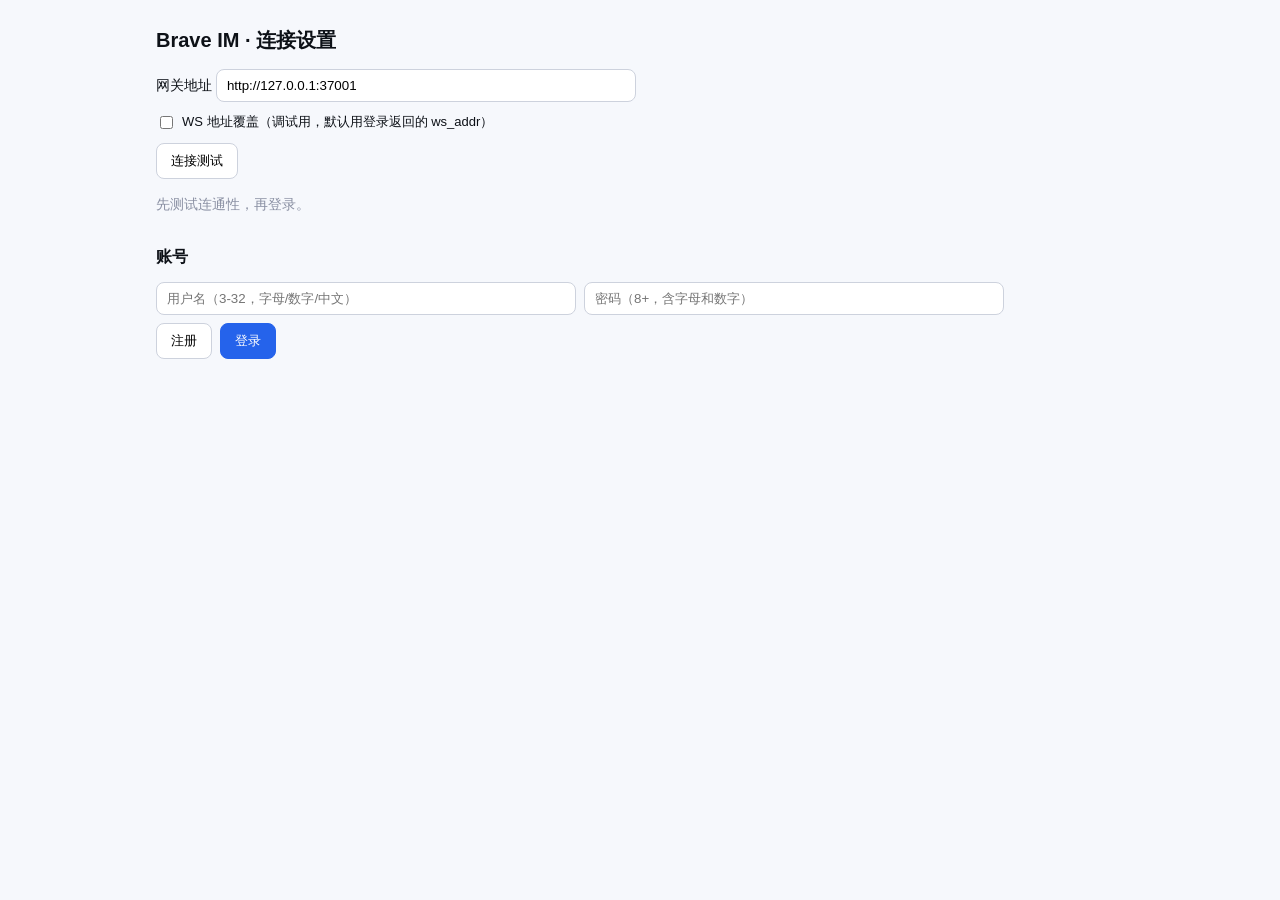
==== web/index.html @ 249e050c "feat(web): no-framework test client, stress skeleton, deploy docs - web/ single-page client: setting" ====
<!doctype html>
<html lang="zh-CN">
<head>
<meta charset="utf-8"/>
<meta name="viewport" content="width=device-width,initial-scale=1"/>
<title>Brave IM · 测试客户端</title>
<link rel="stylesheet" href="style.css"/>
</head>
<body>
<!-- ============ 设置页（首个界面） ============ -->
<div id="settings-view" class="view">
  <h1>Brave IM · 连接设置</h1>
  <label>网关地址 <input id="gw-input" placeholder="http://127.0.0.1:37001"/></label>
  <label class="checkbox"><input type="checkbox" id="ws-override-toggle"/> WS 地址覆盖（调试用，默认用登录返回的 ws_addr）</label>
  <label id="ws-override-row" class="hidden">WS 地址 <input id="ws-override-input" placeholder="127.0.0.1:37002"/></label>
  <button id="btn-test-gw">连接测试</button>
  <p id="gw-test-result" class="muted">先测试连通性，再登录。</p>

  <h2>账号</h2>
  <div class="row">
    <input id="acct-user" placeholder="用户名（3-32，字母/数字/中文）"/>
    <input id="acct-pass" type="password" placeholder="密码（8+，含字母和数字）"/>
  </div>
  <div class="row">
    <button id="btn-register">注册</button>
    <button id="btn-login" class="primary">登录</button>
  </div>
  <p id="acct-result" class="muted"></p>
</div>

<!-- ============ 主界面 ============ -->
<div id="app-view" class="view hidden">
  <header>
    <span id="whoami" class="muted"></span>
    <nav>
      <button data-tab="chat" class="tab active">单聊</button>
      <button data-tab="group" class="tab">群聊</button>
      <button data-tab="feed" class="tab">朋友圈</button>
      <button data-tab="settings" class="tab">设置</button>
    </nav>
  </header>

  <!-- 单聊 -->
  <section id="tab-chat" class="tabpane">
    <div class="side">
      <div class="row"><input id="chat-search" placeholder="用户名搜索"/><button id="btn-search-users">找用户</button></div>
      <ul id="user-list" class="list"></ul>
    </div>
    <div class="main">
      <div id="conv-title" class="pane-title">选择一个用户开始会话</div>
      <div id="chat-log" class="log"></div>
      <div class="row">
        <input id="chat-input" placeholder="输入消息，回车发送"/>
        <button id="btn-send-chat" class="primary">发送</button>
      </div>
    </div>
  </section>

  <!-- 群聊 -->
  <section id="tab-group" class="tabpane hidden">
    <div class="side">
      <div class="row"><input id="group-name-input" placeholder="群名"/><button id="btn-create-group">建群</button></div>
      <div class="row"><input id="group-add-input" placeholder="拉人：用户名"/><button id="btn-add-member">拉人</button></div>
      <ul id="group-list" class="list"></ul>
    </div>
    <div class="main">
      <div id="group-title" class="pane-title">选择群</div>
      <div id="group-log" class="log"></div>
      <div class="row">
        <label class="checkbox"><input type="checkbox" id="mention-all"/>@所有人（仅群主）</label>
        <input id="group-msg-input" placeholder="群消息，回车发送"/>
        <button id="btn-send-group" class="primary">发送</button>
      </div>
    </div>
  </section>

  <!-- 朋友圈 -->
  <section id="tab-feed" class="tabpane hidden">
    <div class="side">
      <textarea id="post-text" placeholder="发点什么…（≤2000 字）"></textarea>
      <button id="btn-publish" class="primary">发布</button>
    </div>
    <div class="main">
      <div id="feed-list"></div>
      <button id="btn-feed-more">加载更多</button>
    </div>
  </section>
</div>
<script src="app.js"></script>
</body>
</html>
---- web/style.css ----
/* Brave 测试客户端：无框架、克制样式 */
* { box-sizing: border-box; }
body { margin: 0; font: 14px/1.6 -apple-system, "PingFang SC", "Microsoft YaHei", sans-serif; background: #f6f8fc; color: #0d1117; }
.view { max-width: 1000px; margin: 24px auto; padding: 0 16px; }
.hidden { display: none !important; }
.muted { color: #8a90a3; }
h1 { font-size: 20px; } h2 { font-size: 16px; margin-top: 28px; }
label { display: block; margin: 10px 0; }
input, textarea { padding: 8px 10px; border: 1px solid #cdd2dd; border-radius: 8px; width: 100%; max-width: 420px; background: #fff; }
textarea { width: 100%; height: 90px; }
button { padding: 8px 14px; border: 1px solid #cdd2dd; border-radius: 8px; background: #fff; cursor: pointer; }
button.primary { background: #2563eb; border-color: #2563eb; color: #fff; }
button:disabled { opacity: .5; cursor: not-allowed; }
.row { display: flex; gap: 8px; margin: 8px 0; align-items: center; }
.row input { flex: 1; }
.checkbox { display: flex; align-items: center; gap: 6px; font-size: 13px; }
.checkbox input { width: auto; }

header { display: flex; justify-content: space-between; align-items: center; border-bottom: 1px solid #e3e6ef; padding-bottom: 10px; }
nav .tab { border: none; background: none; padding: 8px 12px; color: #4b5468; }
nav .tab.active { color: #2563eb; border-bottom: 2px solid #2563eb; border-radius: 0; }

.tabpane { display: flex; gap: 14px; margin-top: 14px; height: 72vh; }
.side { width: 300px; flex-shrink: 0; overflow-y: auto; }
.main { flex: 1; display: flex; flex-direction: column; background: #fff; border: 1px solid #e3e6ef; border-radius: 12px; overflow: hidden; }
.pane-title { padding: 10px 14px; border-bottom: 1px solid #e3e6ef; font-weight: 600; }
.log { flex: 1; overflow-y: auto; padding: 12px 14px; }
.log .line { margin: 6px 0; }
.log .mine { text-align: right; }
.log .mine .bubble { background: #dbe7ff; }
.log .bubble { display: inline-block; padding: 6px 10px; border-radius: 10px; background: #eef1f8; max-width: 70%; text-align: left; }
.log .meta { font-size: 11px; color: #8a90a3; }
.log .event { text-align: center; color: #8a90a3; font-size: 12px; }
.tick { color: #16a34a; } .tick.pending { color: #b6bac7; }

.list { list-style: none; padding: 0; margin: 8px 0; }
.list li { padding: 8px 10px; border-radius: 8px; cursor: pointer; background: #fff; border: 1px solid #e3e6ef; margin-bottom: 6px; }
.list li.active { border-color: #2563eb; }
.list li .sub { color: #8a90a3; font-size: 12px; }

.post { background: #fff; border: 1px solid #e3e6ef; border-radius: 12px; padding: 12px 14px; margin-bottom: 10px; }
.post .author { font-weight: 600; }
.post .text { margin: 6px 0; }
.post .actions { display: flex; gap: 10px; color: #8a90a3; font-size: 13px; }
.post .actions button { border: none; background: none; color: #8a90a3; padding: 0; }
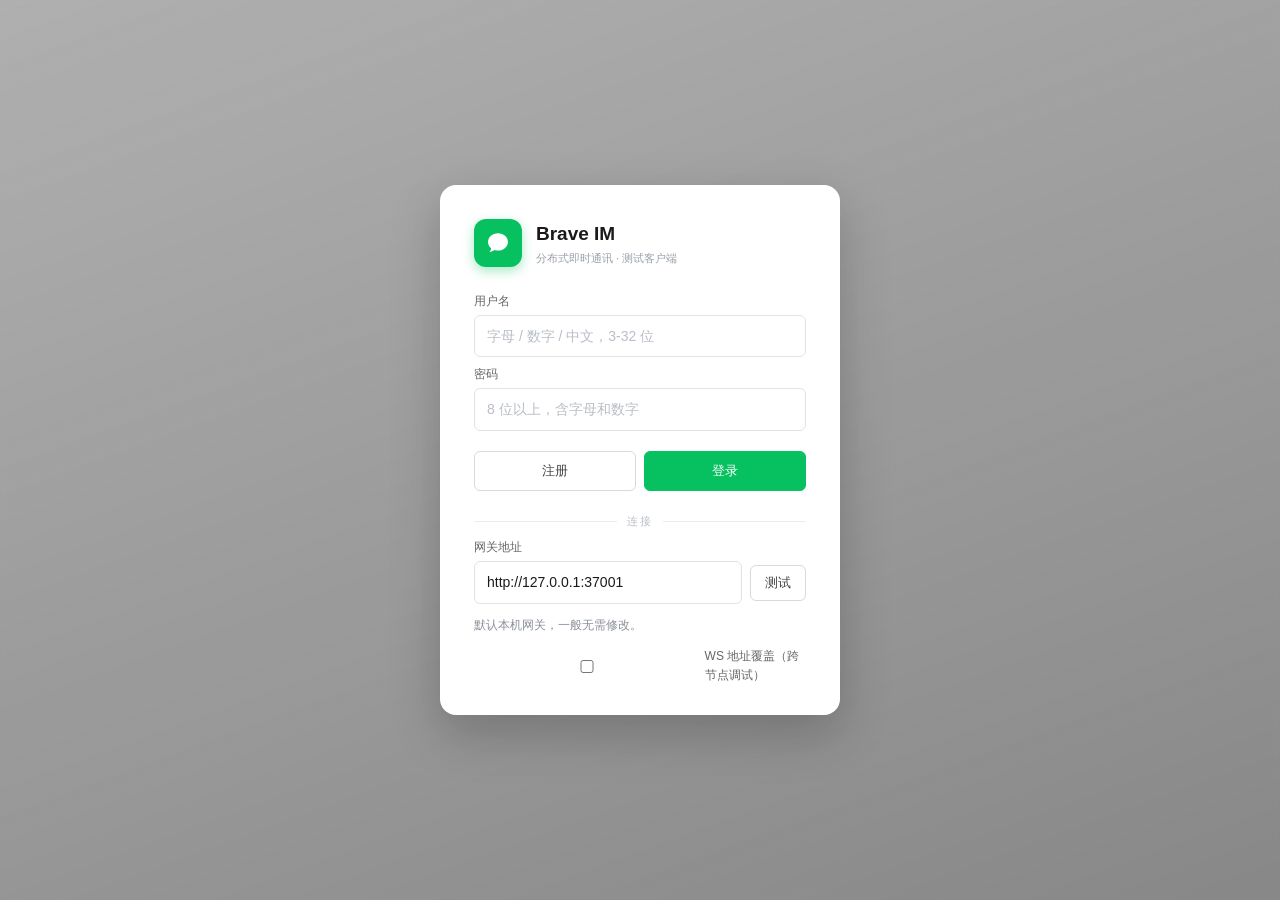
==== commit 4070731b: "feat(web): WeChat-desktop-style client refactor Rebuild the test client UI around the WeChat desktop" ====
--- a/web/index.html
+++ b/web/index.html
@@ -3,88 +3,126 @@
 <head>
 <meta charset="utf-8"/>
 <meta name="viewport" content="width=device-width,initial-scale=1"/>
-<title>Brave IM · 测试客户端</title>
+<title>Brave IM</title>
 <link rel="stylesheet" href="style.css"/>
 </head>
 <body>
-<!-- ============ 设置页（首个界面） ============ -->
+
+<!-- ============ 登录 / 设置（全屏覆盖层，登录成功后隐藏；点导航"设置"再次唤出） ============ -->
 <div id="settings-view" class="view">
-  <h1>Brave IM · 连接设置</h1>
-  <label>网关地址 <input id="gw-input" placeholder="http://127.0.0.1:37001"/></label>
-  <label class="checkbox"><input type="checkbox" id="ws-override-toggle"/> WS 地址覆盖（调试用，默认用登录返回的 ws_addr）</label>
-  <label id="ws-override-row" class="hidden">WS 地址 <input id="ws-override-input" placeholder="127.0.0.1:37002"/></label>
-  <button id="btn-test-gw">连接测试</button>
-  <p id="gw-test-result" class="muted">先测试连通性，再登录。</p>
+  <button id="btn-close-settings" class="close-x hidden" title="返回">&#10005;</button>
+  <div class="auth-card">
+    <div class="auth-brand">
+      <span class="logo"><svg viewBox="0 0 24 24" width="26" height="26" fill="currentColor"><path d="M12 3C6.9 3 2.8 6.6 2.8 11c0 2.3 1.1 4.3 2.9 5.8-.1 1-.5 2.3-1.6 3.5 1.9-.2 3.4-1 4.4-1.8 1.1.3 2.3.5 3.5.5 5.1 0 9.2-3.6 9.2-8S17.1 3 12 3z"/></svg></span>
+      <div>
+        <div class="brand-name">Brave IM</div>
+        <div class="brand-sub">分布式即时通讯 · 测试客户端</div>
+      </div>
+    </div>
 
-  <h2>账号</h2>
-  <div class="row">
-    <input id="acct-user" placeholder="用户名（3-32，字母/数字/中文）"/>
-    <input id="acct-pass" type="password" placeholder="密码（8+，含字母和数字）"/>
+    <div class="field">
+      <label for="acct-user">用户名</label>
+      <input id="acct-user" placeholder="字母 / 数字 / 中文，3-32 位"/>
+    </div>
+    <div class="field">
+      <label for="acct-pass">密码</label>
+      <input id="acct-pass" type="password" placeholder="8 位以上，含字母和数字"/>
+    </div>
+    <div class="row auth-btns">
+      <button id="btn-register">注册</button>
+      <button id="btn-login" class="primary">登录</button>
+    </div>
+    <p id="acct-result" class="muted center"></p>
+
+    <div class="auth-divider"><span>连接</span></div>
+    <div class="field compact">
+      <label for="gw-input">网关地址</label>
+      <div class="row">
+        <input id="gw-input" placeholder="http://127.0.0.1:37001"/>
+        <button id="btn-test-gw">测试</button>
+      </div>
+      <p id="gw-test-result" class="muted">默认本机网关，一般无需修改。</p>
+    </div>
+    <label class="checkbox"><input type="checkbox" id="ws-override-toggle"/> WS 地址覆盖（跨节点调试）</label>
+    <label id="ws-override-row" class="checkbox hidden">WS 地址 <input id="ws-override-input" placeholder="127.0.0.1:37002"/></label>
   </div>
-  <div class="row">
-    <button id="btn-register">注册</button>
-    <button id="btn-login" class="primary">登录</button>
-  </div>
-  <p id="acct-result" class="muted"></p>
 </div>
 
-<!-- ============ 主界面 ============ -->
-<div id="app-view" class="view hidden">
-  <header>
-    <span id="whoami" class="muted"></span>
-    <nav>
-      <button data-tab="chat" class="tab active">单聊</button>
-      <button data-tab="group" class="tab">群聊</button>
-      <button data-tab="feed" class="tab">朋友圈</button>
-      <button data-tab="settings" class="tab">设置</button>
-    </nav>
-  </header>
+<!-- ============ 主界面：导航 64px ｜ 列表 300px ｜ 内容自适应 ============ -->
+<div id="app-view" class="app hidden">
 
-  <!-- 单聊 -->
+  <!-- 第一栏：深色导航（聊天 / 通讯录 / 朋友圈 / 设置） -->
+  <nav class="dock">
+    <div class="dock-me" id="whoami" title="未登录"><span id="ws-dot" class="ws-dot off" title="连接状态"></span></div>
+    <div class="dock-sep"></div>
+    <button data-tab="chat" class="tab active" title="聊天">
+      <svg viewBox="0 0 24 24" width="22" height="22" fill="currentColor"><path d="M12 3C6.9 3 2.8 6.6 2.8 11c0 2.3 1.1 4.3 2.9 5.8-.1 1-.5 2.3-1.6 3.5 1.9-.2 3.4-1 4.4-1.8 1.1.3 2.3.5 3.5.5 5.1 0 9.2-3.6 9.2-8S17.1 3 12 3z"/></svg>
+    </button>
+    <button data-tab="contacts" class="tab" title="通讯录">
+      <svg viewBox="0 0 24 24" width="22" height="22" fill="none" stroke="currentColor" stroke-width="2" stroke-linecap="round"><circle cx="9" cy="8" r="3.4"/><path d="M2.8 19c.9-3 3.3-4.6 6.2-4.6s5.3 1.6 6.2 4.6"/><circle cx="17" cy="9.4" r="2.6"/><path d="M15.6 14.6c2.8.2 4.8 1.7 5.6 4.4"/></svg>
+    </button>
+    <button data-tab="feed" class="tab" title="朋友圈">
+      <svg viewBox="0 0 24 24" width="21" height="21" fill="none" stroke="currentColor" stroke-width="2"><circle cx="12" cy="12" r="9"/><circle cx="12" cy="12" r="3.5"/></svg>
+    </button>
+    <div class="dock-flex"></div>
+    <button data-tab="settings" class="tab" title="设置 / 切换账号">
+      <svg viewBox="0 0 24 24" width="21" height="21" fill="none" stroke="currentColor" stroke-width="2" stroke-linecap="round"><line x1="4" y1="7" x2="20" y2="7"/><circle cx="9" cy="7" r="2.4" fill="#2E2E2E"/><line x1="4" y1="17" x2="20" y2="17"/><circle cx="15" cy="17" r="2.4" fill="#2E2E2E"/></svg>
+    </button>
+  </nav>
+
+  <!-- 聊天：统一会话列表（单聊 + 群聊同级） -->
   <section id="tab-chat" class="tabpane">
     <div class="side">
-      <div class="row"><input id="chat-search" placeholder="用户名搜索"/><button id="btn-search-users">找用户</button></div>
-      <ul id="user-list" class="list"></ul>
+      <div class="side-head row-head">聊天
+        <button id="btn-new-group" class="mini" title="发起群聊（以当前聊天对象为初始成员）">＋ 群聊</button>
+      </div>
+      <div id="group-create-row" class="row side-row hidden">
+        <input id="group-name-input" placeholder="群名"/>
+        <button id="btn-create-group">创建</button>
+      </div>
+      <div class="row side-row"><input id="chat-search" placeholder="搜索用户名"/><button id="btn-search-users">找用户</button></div>
+      <ul id="user-list" class="list add-list"></ul>
+      <div class="side-head side-sub">会话</div>
+      <ul id="session-list" class="list"></ul>
     </div>
     <div class="main">
-      <div id="conv-title" class="pane-title">选择一个用户开始会话</div>
+      <div id="conv-title" class="pane-title">选择一个会话开始聊天</div>
       <div id="chat-log" class="log"></div>
-      <div class="row">
-        <input id="chat-input" placeholder="输入消息，回车发送"/>
-        <button id="btn-send-chat" class="primary">发送</button>
+      <div class="composer">
+        <div id="chat-resize" class="resize-handle" title="拖动调整输入框高度"><span></span></div>
+        <textarea id="chat-input" rows="2" placeholder="输入消息，Enter 发送，Shift+Enter 换行；群里输入 @所有人 或 @all 可通知全员"></textarea>
       </div>
     </div>
   </section>
 
-  <!-- 群聊 -->
-  <section id="tab-group" class="tabpane hidden">
+  <!-- 通讯录：好友列表 + 搜索加好友 -->
+  <section id="tab-contacts" class="tabpane hidden">
     <div class="side">
-      <div class="row"><input id="group-name-input" placeholder="群名"/><button id="btn-create-group">建群</button></div>
-      <div class="row"><input id="group-add-input" placeholder="拉人：用户名"/><button id="btn-add-member">拉人</button></div>
-      <ul id="group-list" class="list"></ul>
+      <div class="side-head">通讯录</div>
+      <div class="row side-row"><input id="contact-search" placeholder="搜索好友"/><button id="btn-search-users2">找用户</button></div>
+      <div class="side-head side-sub">好友</div>
+      <ul id="friend-list" class="list"></ul>
     </div>
-    <div class="main">
-      <div id="group-title" class="pane-title">选择群</div>
-      <div id="group-log" class="log"></div>
-      <div class="row">
-        <label class="checkbox"><input type="checkbox" id="mention-all"/>@所有人（仅群主）</label>
-        <input id="group-msg-input" placeholder="群消息，回车发送"/>
-        <button id="btn-send-group" class="primary">发送</button>
-      </div>
-    </div>
+    <main class="main">
+      <div class="pane-title">选择好友开始聊天</div>
+      <div id="contact-detail" class="center-holder muted">在左侧选择好友，或用上方搜索添加新朋友。</div>
+    </main>
   </section>
 
   <!-- 朋友圈 -->
   <section id="tab-feed" class="tabpane hidden">
     <div class="side">
+      <div class="side-head">朋友圈</div>
       <textarea id="post-text" placeholder="发点什么…（≤2000 字）"></textarea>
-      <button id="btn-publish" class="primary">发布</button>
+      <button id="btn-publish" class="primary block">发布</button>
     </div>
-    <div class="main">
-      <div id="feed-list"></div>
-      <button id="btn-feed-more">加载更多</button>
+    <div class="main feed-main">
+      <div class="pane-title">动态</div>
+      <div id="feed-list" class="feed-scroll"></div>
+      <div class="feed-more"><button id="btn-feed-more">加载更多</button></div>
     </div>
   </section>
+
 </div>
 <script src="app.js"></script>
 </body>
--- a/web/style.css
+++ b/web/style.css
@@ -1,45 +1,159 @@
-/* Brave 测试客户端：无框架、克制样式 */
+/* Brave IM 客户端 · 微信桌面版设计范式（无框架、零外部依赖）
+   色板：主色 #07C160 · 气泡 #95EC69 · 导航 #2E2E2E · 面板 #F7F7F7 · 聊天底 #F5F5F5
+   布局：导航 64px ｜ 会话/联系人列表 300px ｜ 内容自适应
+   排版：发送者名在气泡上方、时间在气泡下方（外侧）；seq 不进 UI */
 * { box-sizing: border-box; }
-body { margin: 0; font: 14px/1.6 -apple-system, "PingFang SC", "Microsoft YaHei", sans-serif; background: #f6f8fc; color: #0d1117; }
-.view { max-width: 1000px; margin: 24px auto; padding: 0 16px; }
+body {
+  margin: 0; height: 100vh; overflow: hidden;
+  font: 14px/1.6 -apple-system, "PingFang SC", "Hiragino Sans GB", "Microsoft YaHei", sans-serif;
+  color: #1a1a1a; background: #F5F5F5;
+}
 .hidden { display: none !important; }
-.muted { color: #8a90a3; }
-h1 { font-size: 20px; } h2 { font-size: 16px; margin-top: 28px; }
-label { display: block; margin: 10px 0; }
-input, textarea { padding: 8px 10px; border: 1px solid #cdd2dd; border-radius: 8px; width: 100%; max-width: 420px; background: #fff; }
-textarea { width: 100%; height: 90px; }
-button { padding: 8px 14px; border: 1px solid #cdd2dd; border-radius: 8px; background: #fff; cursor: pointer; }
-button.primary { background: #2563eb; border-color: #2563eb; color: #fff; }
-button:disabled { opacity: .5; cursor: not-allowed; }
-.row { display: flex; gap: 8px; margin: 8px 0; align-items: center; }
-.row input { flex: 1; }
-.checkbox { display: flex; align-items: center; gap: 6px; font-size: 13px; }
+.muted { color: #8a8f99; font-size: 12px; }
+.center { text-align: center; }
+button { padding: 8px 14px; border: 1px solid #d9d9d9; border-radius: 6px; background: #fff; color: #444; cursor: pointer; transition: all .18s; }
+button:hover { border-color: #07C160; color: #07C160; }
+button.primary { background: #07C160; border-color: #07C160; color: #fff; }
+button.primary:hover { background: #06AD56; border-color: #06AD56; color: #fff; }
+button:disabled { opacity: .45; cursor: not-allowed; }
+input, textarea { padding: 9px 12px; border: 1px solid #dfe3e8; border-radius: 6px; background: #fff; outline: none; transition: border-color .18s, box-shadow .18s; font: inherit; color: inherit; }
+input:focus, textarea:focus { border-color: #07C160; box-shadow: 0 0 0 3px rgba(7,193,96,.12); }
+input::placeholder, textarea::placeholder { color: #b9bec7; }
+.row { display: flex; gap: 8px; align-items: center; }
+.row input { flex: 1; width: 1%; }
+label { display: block; margin: 8px 0 4px; font-size: 12px; color: #666; }
+.checkbox { display: flex; align-items: center; gap: 6px; font-size: 12px; color: #666; }
 .checkbox input { width: auto; }
 
-header { display: flex; justify-content: space-between; align-items: center; border-bottom: 1px solid #e3e6ef; padding-bottom: 10px; }
-nav .tab { border: none; background: none; padding: 8px 12px; color: #4b5468; }
-nav .tab.active { color: #2563eb; border-bottom: 2px solid #2563eb; border-radius: 0; }
+/* ============ 登录 / 设置覆盖层 ============ */
+#settings-view { position: fixed; inset: 0; z-index: 50; background: linear-gradient(160deg, rgba(46,46,46,.35), rgba(46,46,46,.55)); backdrop-filter: blur(3px); display: flex; align-items: center; justify-content: center; padding: 20px; overflow-y: auto; }
+.auth-card { background: #fff; border-radius: 16px; box-shadow: 0 18px 50px rgba(0,0,0,.22); width: 400px; max-width: 100%; padding: 34px 34px 26px; animation: pop .22s ease-out; }
+@keyframes pop { from { transform: translateY(10px) scale(.98); opacity: 0; } to { transform: none; opacity: 1; } }
+.auth-brand { display: flex; align-items: center; gap: 14px; margin-bottom: 24px; }
+.auth-brand .logo { width: 48px; height: 48px; border-radius: 12px; background: #07C160; color: #fff; display: flex; align-items: center; justify-content: center; box-shadow: 0 4px 12px rgba(7,193,96,.35); }
+.brand-name { font-size: 19px; font-weight: 600; }
+.brand-sub { font-size: 11px; color: #9aa0aa; margin-top: 1px; }
+.auth-card input { width: 100%; }
+.auth-btns { margin-top: 20px; }
+.auth-btns button { flex: 1; padding: 10px; }
+.auth-divider { display: flex; align-items: center; gap: 10px; margin: 22px 0 6px; color: #b9bec7; font-size: 11px; }
+.auth-divider::before, .auth-divider::after { content: ""; flex: 1; height: 1px; background: #ececec; }
+.auth-divider span { letter-spacing: 2px; }
+.field.compact .row button { white-space: nowrap; }
+.close-x { position: absolute; top: 22px; right: 26px; border: none; background: rgba(255,255,255,.16); color: #fff; width: 34px; height: 34px; border-radius: 50%; font-size: 14px; line-height: 1; }
+.close-x:hover { background: rgba(255,255,255,.3); color: #fff; }
+#ws-override-input { margin-top: 4px; }
 
-.tabpane { display: flex; gap: 14px; margin-top: 14px; height: 72vh; }
-.side { width: 300px; flex-shrink: 0; overflow-y: auto; }
-.main { flex: 1; display: flex; flex-direction: column; background: #fff; border: 1px solid #e3e6ef; border-radius: 12px; overflow: hidden; }
-.pane-title { padding: 10px 14px; border-bottom: 1px solid #e3e6ef; font-weight: 600; }
-.log { flex: 1; overflow-y: auto; padding: 12px 14px; }
-.log .line { margin: 6px 0; }
-.log .mine { text-align: right; }
-.log .mine .bubble { background: #dbe7ff; }
-.log .bubble { display: inline-block; padding: 6px 10px; border-radius: 10px; background: #eef1f8; max-width: 70%; text-align: left; }
-.log .meta { font-size: 11px; color: #8a90a3; }
-.log .event { text-align: center; color: #8a90a3; font-size: 12px; }
-.tick { color: #16a34a; } .tick.pending { color: #b6bac7; }
+/* ============ 三栏骨架 ============ */
+.app { display: flex; height: 100vh; }
 
-.list { list-style: none; padding: 0; margin: 8px 0; }
-.list li { padding: 8px 10px; border-radius: 8px; cursor: pointer; background: #fff; border: 1px solid #e3e6ef; margin-bottom: 6px; }
-.list li.active { border-color: #2563eb; }
-.list li .sub { color: #8a90a3; font-size: 12px; }
+/* 第一栏：深色导航 */
+.dock { width: 64px; background: #2E2E2E; display: flex; flex-direction: column; align-items: center; padding: 18px 0 16px; gap: 6px; flex-shrink: 0; }
+.dock-me { position: relative; width: 38px; height: 38px; border-radius: 10px; background: linear-gradient(135deg, #07C160, #0aa, #4f7cff); color: #fff; font-size: 14px; font-weight: 600; display: flex; align-items: center; justify-content: center; cursor: default; }
+/* WS 连接状态点：绿=已连接，红=断线重连中，灰=未登录 */
+.ws-dot { position: absolute; right: -3px; bottom: -3px; width: 11px; height: 11px; border-radius: 50%; border: 2px solid #2E2E2E; }
+.ws-dot.on { background: #07C160; }
+.ws-dot.off { background: #e74c3c; }
+.dock-sep { width: 26px; height: 1px; background: rgba(255,255,255,.12); margin: 10px 0; }
+.dock-flex { flex: 1; }
+.dock .tab { border: none; background: none; color: #9C9C9C; width: 46px; height: 46px; border-radius: 12px; display: flex; align-items: center; justify-content: center; }
+.dock .tab:hover { color: #fff; background: rgba(255,255,255,.08); }
+.dock .tab.active { color: #07C160; }
 
-.post { background: #fff; border: 1px solid #e3e6ef; border-radius: 12px; padding: 12px 14px; margin-bottom: 10px; }
-.post .author { font-weight: 600; }
-.post .text { margin: 6px 0; }
-.post .actions { display: flex; gap: 10px; color: #8a90a3; font-size: 13px; }
-.post .actions button { border: none; background: none; color: #8a90a3; padding: 0; }
+/* 第二栏：列表（会话 / 通讯录共用） */
+.side { width: 300px; flex-shrink: 0; background: #F7F7F7; border-right: 1px solid #E7E7E7; padding: 0 10px; overflow-y: auto; display: flex; flex-direction: column; }
+.side-head { font-size: 15px; font-weight: 600; padding: 20px 8px 10px; }
+.side-head.row-head { display: flex; align-items: center; justify-content: space-between; }
+.side-sub { font-size: 12px; color: #9aa0aa; padding-top: 14px; border-top: 1px solid #ECECEC; margin-top: 8px; }
+.side-row { margin: 0 2px 8px; }
+.side textarea { width: 100%; height: 88px; resize: none; margin-top: 4px; }
+.side .block { width: 100%; margin-top: 8px; }
+button.mini { padding: 3px 9px; font-size: 11px; border-radius: 5px; color: #07C160; border-color: #07C160; }
+
+.list { list-style: none; padding: 0; margin: 4px 0 20px; }
+.list li { display: flex; align-items: center; gap: 11px; padding: 9px 10px; border-radius: 10px; cursor: pointer; transition: background .15s; }
+.list li:hover { background: #EDEDED; }
+.list li.active { background: #D8D8D8; }
+.list li b { display: block; font-weight: 500; white-space: nowrap; overflow: hidden; text-overflow: ellipsis; }
+.list li .sub { color: #9aa0aa; font-size: 11px; font-family: ui-monospace, Menlo, monospace; white-space: nowrap; overflow: hidden; text-overflow: ellipsis; }
+.min-w-0 { min-width: 0; flex: 1; }
+.avatar { width: 40px; height: 40px; border-radius: 9px; flex-shrink: 0; color: #fff; font-size: 15px; font-weight: 500; display: flex; align-items: center; justify-content: center; }
+.avatar.g { background: linear-gradient(135deg, #34c77b, #0e9f6e); }
+.avatar.b { background: linear-gradient(135deg, #5b8def, #3f6ad8); }
+.avatar.o { background: linear-gradient(135deg, #f0954f, #e07b2a); }
+.avatar.p { background: linear-gradient(135deg, #a97fe3, #7d55c7); }
+.avatar.t { background: linear-gradient(135deg, #45b8ac, #2a9488); }
+
+/* 会话列表项专属：预览 + 时间 + 未读角标 */
+.list li.sess .prev { font-family: inherit; color: #9aa0aa; font-size: 12px; }
+.sess-right { display: flex; flex-direction: column; align-items: flex-end; gap: 4px; flex-shrink: 0; align-self: flex-start; padding-top: 3px; }
+.sess-time { font-size: 10px; color: #b0b5bd; }
+.unread { min-width: 17px; height: 17px; padding: 0 5px; background: #fa5151; color: #fff; font-size: 10px; border-radius: 9px; display: flex; align-items: center; justify-content: center; }
+
+/* 加好友按钮（列表项右侧） */
+.friend-btn { flex-shrink: 0; padding: 3px 9px; font-size: 11px; border-radius: 5px; border: 1px solid #07C160; color: #07C160; background: #fff; }
+.friend-btn:hover { background: #EDF7F0; }
+.friend-btn.done { border-color: #d9d9d9; color: #9aa0aa; background: #F7F7F7; cursor: default; }
+
+/* 第三栏：内容 */
+.tabpane { display: flex; flex: 1; min-width: 0; height: 100vh; }
+.main { flex: 1; display: flex; flex-direction: column; background: #F5F5F5; min-width: 0; }
+.pane-title { padding: 15px 22px; border-bottom: 1px solid #E7E7E7; font-weight: 600; background: #F5F5F5; color: #333; font-size: 14px; flex-shrink: 0; }
+.center-holder { flex: 1; display: flex; align-items: center; justify-content: center; }
+
+/* 消息流：头像 ｜ 列（名字上 / 气泡 / 时间下） */
+.log { flex: 1; overflow-y: auto; padding: 18px 22px 8px; }
+.log .line { margin: 10px 0; display: flex; align-items: flex-start; gap: 10px; }
+.log .line.peer { flex-direction: row; }
+.log .line.mine { flex-direction: row-reverse; }
+.log .line.event { display: block; text-align: center; color: #9aa0aa; font-size: 12px; margin: 14px 0; }
+.bub-av { width: 36px; height: 36px; border-radius: 8px; flex-shrink: 0; }
+.log .peer .bub-av { background: linear-gradient(135deg, #5b8def, #3f6ad8); }
+.log .mine .bub-av { background: linear-gradient(135deg, #34c77b, #0e9f6e); }
+.msg-col { max-width: 62%; min-width: 0; display: flex; flex-direction: column; }
+.log .mine .msg-col { align-items: flex-end; }
+.msg-name { font-size: 11px; color: #9aa0aa; margin: 0 2px 3px; }
+.log .bubble { position: relative; padding: 9px 13px; border-radius: 8px; word-break: break-word; box-shadow: 0 1px 1px rgba(0,0,0,.05); text-align: left; }
+.log .peer .bubble { background: #fff; }
+.log .mine .bubble { background: #95EC69; }
+.log .peer .bubble::before, .log .mine .bubble::before { content: ""; position: absolute; top: 13px; border: 6px solid transparent; }
+.log .peer .bubble::before { left: -11px; border-right-color: #fff; }
+.log .mine .bubble::before { right: -11px; border-left-color: #95EC69; }
+/* 时间在气泡下方（外侧）；发送态 tick 跟在时间旁 */
+.msg-meta { font-size: 11px; color: #b0b5bd; margin-top: 4px; padding: 0 2px; }
+.log .mine .msg-meta { color: #a8adb5; }
+.tick { color: #07C160; font-size: 12px; } .tick.pending { color: #b9bec7; }
+/* @ 高亮：@所有人 绿底、@人 蓝字 */
+mark.mention-all { background: #07C160; color: #fff; border-radius: 3px; padding: 0 4px; }
+mark.mention { background: transparent; color: #576B95; font-weight: 600; }
+
+/* 输入区：无发送按钮，Enter 发送；圆角输入框 + 右上角内侧小弯弧拖拽把手（微信同款），
+   向上拖增大、底边不动 */
+.composer { position: relative; border-top: none; padding: 8px 18px 12px; background: #F5F5F5; flex-shrink: 0; }
+.composer textarea { width: 100%; resize: none; min-height: 56px; max-height: 60vh; line-height: 1.5; padding-top: 12px; border-radius: 10px; }
+.resize-handle { position: relative; z-index: 2; height: 16px; margin: 0 -14px -13px; cursor: ns-resize; display: flex; align-items: flex-start; justify-content: flex-end; padding-right: 12px; touch-action: none; }
+.resize-handle span { display: block; width: 12px; height: 12px; border-top: 2px solid #c8ccd2; border-right: 2px solid #c8ccd2; border-top-right-radius: 9px; transition: border-color .15s; }
+.resize-handle:hover span, .resizing .resize-handle span { border-color: #07C160; }
+body.resizing { user-select: none; cursor: ns-resize; }
+
+/* 朋友圈 */
+.feed-main { background: #fff; }
+.feed-scroll { flex: 1; overflow-y: auto; padding: 18px 26px; }
+.post { border-bottom: 1px solid #F0F0F0; padding: 14px 2px; }
+.post .author { font-weight: 500; color: #576B95; font-size: 14px; }
+.post .text { margin: 6px 0 8px; }
+.post .actions { display: flex; gap: 14px; color: #9aa0aa; font-size: 12px; align-items: center; }
+.post .actions button { border: none; background: none; color: #9aa0aa; padding: 0; font-size: 12px; }
+.post .actions button:hover { color: #07C160; }
+.feed-more { padding: 12px; text-align: center; border-top: 1px solid #F0F0F0; }
+
+/* 右下角 toast（新消息未读提示） */
+#toast-box { position: fixed; right: 18px; bottom: 18px; z-index: 90; display: flex; flex-direction: column; gap: 8px; }
+.toast { background: rgba(46,46,46,.94); color: #fff; padding: 10px 14px; border-radius: 10px; font-size: 13px; max-width: 300px; box-shadow: 0 6px 20px rgba(0,0,0,.25); opacity: 0; transform: translateY(8px); transition: all .3s; cursor: default; }
+.toast.show { opacity: 1; transform: none; }
+.toast b { display: block; font-size: 12px; color: #7bd8a3; margin-bottom: 2px; }
+
+/* 细滚动条 */
+::-webkit-scrollbar { width: 6px; height: 6px; }
+::-webkit-scrollbar-thumb { background: #D9D9D9; border-radius: 3px; }
+::-webkit-scrollbar-track { background: transparent; }
